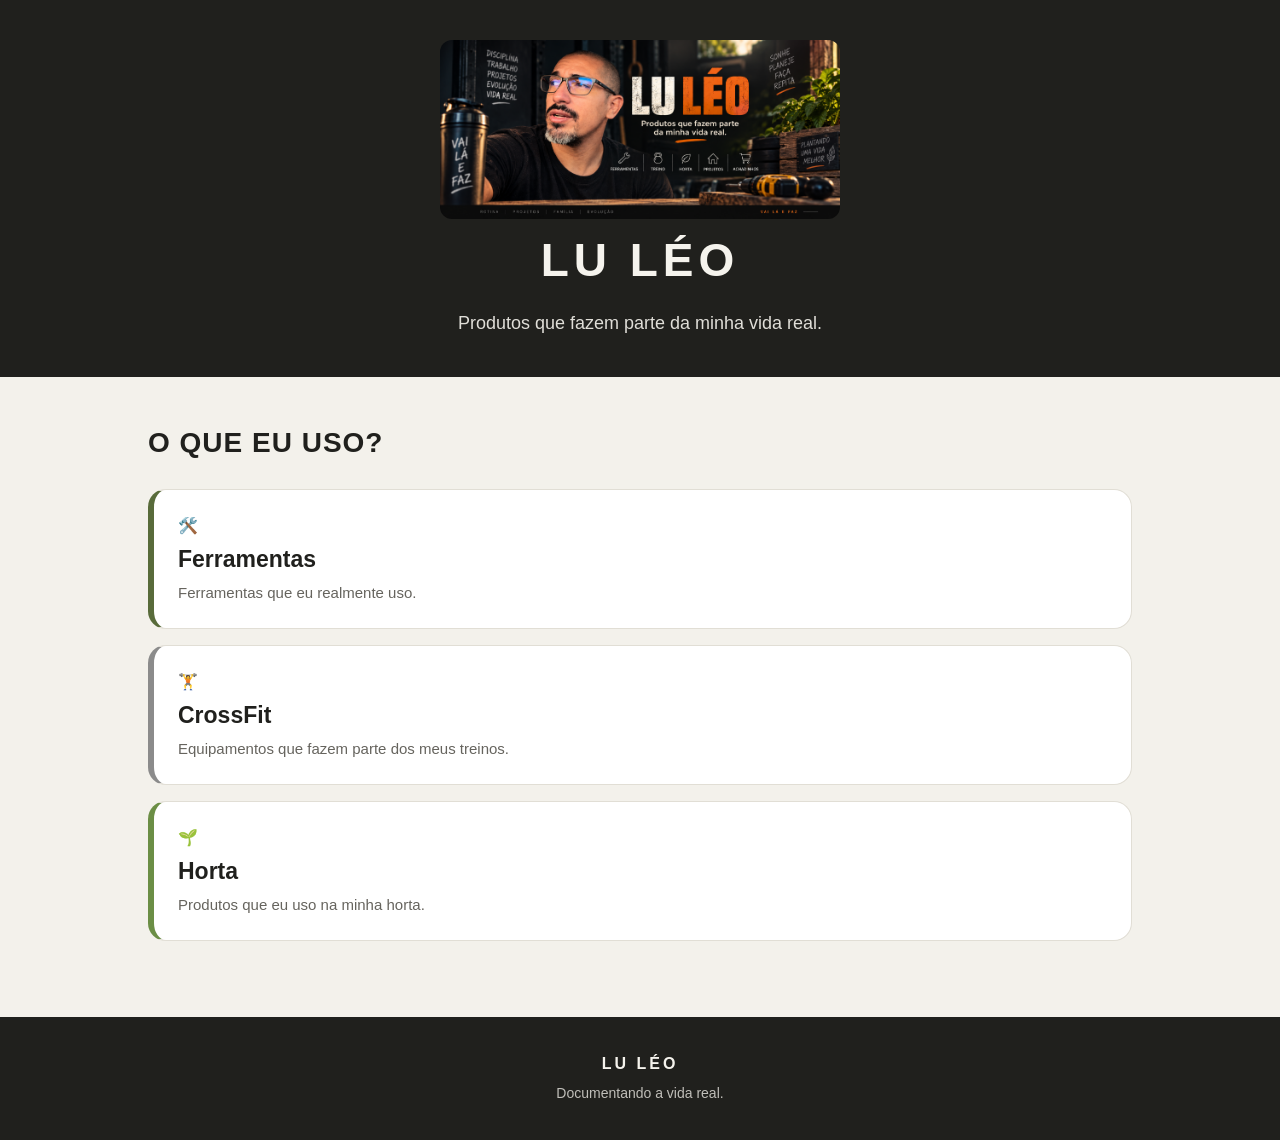
==== index.html @ 371f84e6 "Update index.html" ====
<!DOCTYPE html>
<html lang="pt-BR">

<head>
    <meta charset="UTF-8">
    <meta name="viewport" content="width=device-width, initial-scale=1.0">

    <title>LuLéo | Produtos que fazem parte da minha vida real</title>

    <meta name="description" content="Produtos que fazem parte da minha vida real.">

    <link rel="stylesheet" href="style.css">
</head>

<body>

    <header>

       <img src="./luleo-banner.png" alt="LuLéo">

        <h1>LU LÉO</h1>

        <p>Produtos que fazem parte da minha vida real.</p>

    </header>

    <main>

        <section>

            <h2>O QUE EU USO?</h2>

            <a href="#">
                🛠️
                <strong>Ferramentas</strong>
                <span>Ferramentas que eu realmente uso.</span>
            </a>

            <a href="#">
                🏋️
                <strong>CrossFit</strong>
                <span>Equipamentos que fazem parte dos meus treinos.</span>
            </a>

            <a href="#">
                🌱
                <strong>Horta</strong>
                <span>Produtos que eu uso na minha horta.</span>
            </a>

        </section>

    </main>

    <footer>

        <p>LU LÉO</p>
        <span>Documentando a vida real.</span>

    </footer>

</body>

</html>
---- style.css ----
* {
    box-sizing: border-box;
}

body {
    margin: 0;
    font-family: Arial, sans-serif;
    background: #f3f1eb;
    color: #20201d;
    line-height: 1.5;
}

header {
    background: #20201d;
    color: #f5f3ed;
    text-align: center;
    padding: 40px 20px;
}

header h1 {
    margin: 0 0 15px;
    font-size: 46px;
    letter-spacing: 5px;
}

header p {
    max-width: 500px;
    margin: 0 auto;
    font-size: 18px;
    opacity: 0.9;
}

main {
    max-width: 1024px;
    margin: 0 auto;
    padding: 45px 20px 60px;
}

section h2 {
    margin: 0 0 25px;
    font-size: 28px;
    letter-spacing: 1px;
}

section > a {
    display: block;
    background: #ffffff;
    color: #20201d;
    text-decoration: none;
    padding: 24px;
    margin-bottom: 16px;
    border-radius: 18px;
    border: 1px solid #e1ded5;
    transition: transform 0.2s, box-shadow 0.2s;
}

section > a:hover {
    transform: translateY(-3px);
    box-shadow: 0 8px 25px rgba(0, 0, 0, 0.08);
}

section > a:first-of-type {
    border-left: 6px solid #586b3a;
}

section > a:nth-of-type(2) {
    border-left: 6px solid #8b8b8b;
}

section > a:nth-of-type(3) {
    border-left: 6px solid #6b8e45;
}

section > a strong {
    display: block;
    margin: 4px 0 5px;
    font-size: 23px;
}

section > a span {
    display: block;
    color: #66645e;
    font-size: 15px;
}

footer {
    background: #20201d;
    color: #f5f3ed;
    text-align: center;
    padding: 35px 20px;
}

footer p {
    margin: 0 0 5px;
    font-weight: bold;
    letter-spacing: 3px;
}

footer span {
    font-size: 14px;
    opacity: 0.75;
}

@media (max-width: 600px) {
    header {
        padding: 55px 20px 45px;
    }

    header h1 {
        font-size: 38px;
    }

    header p {
        font-size: 16px;
    }

    main {
        padding: 35px 16px 50px;
    }

    section h2 {
        font-size: 25px;
    }

    section > a {
        padding: 22px;
    }
}

header img {
    width: 400px;
    height: auto;
    object-fit: contain;
    border-radius: 12px;
}
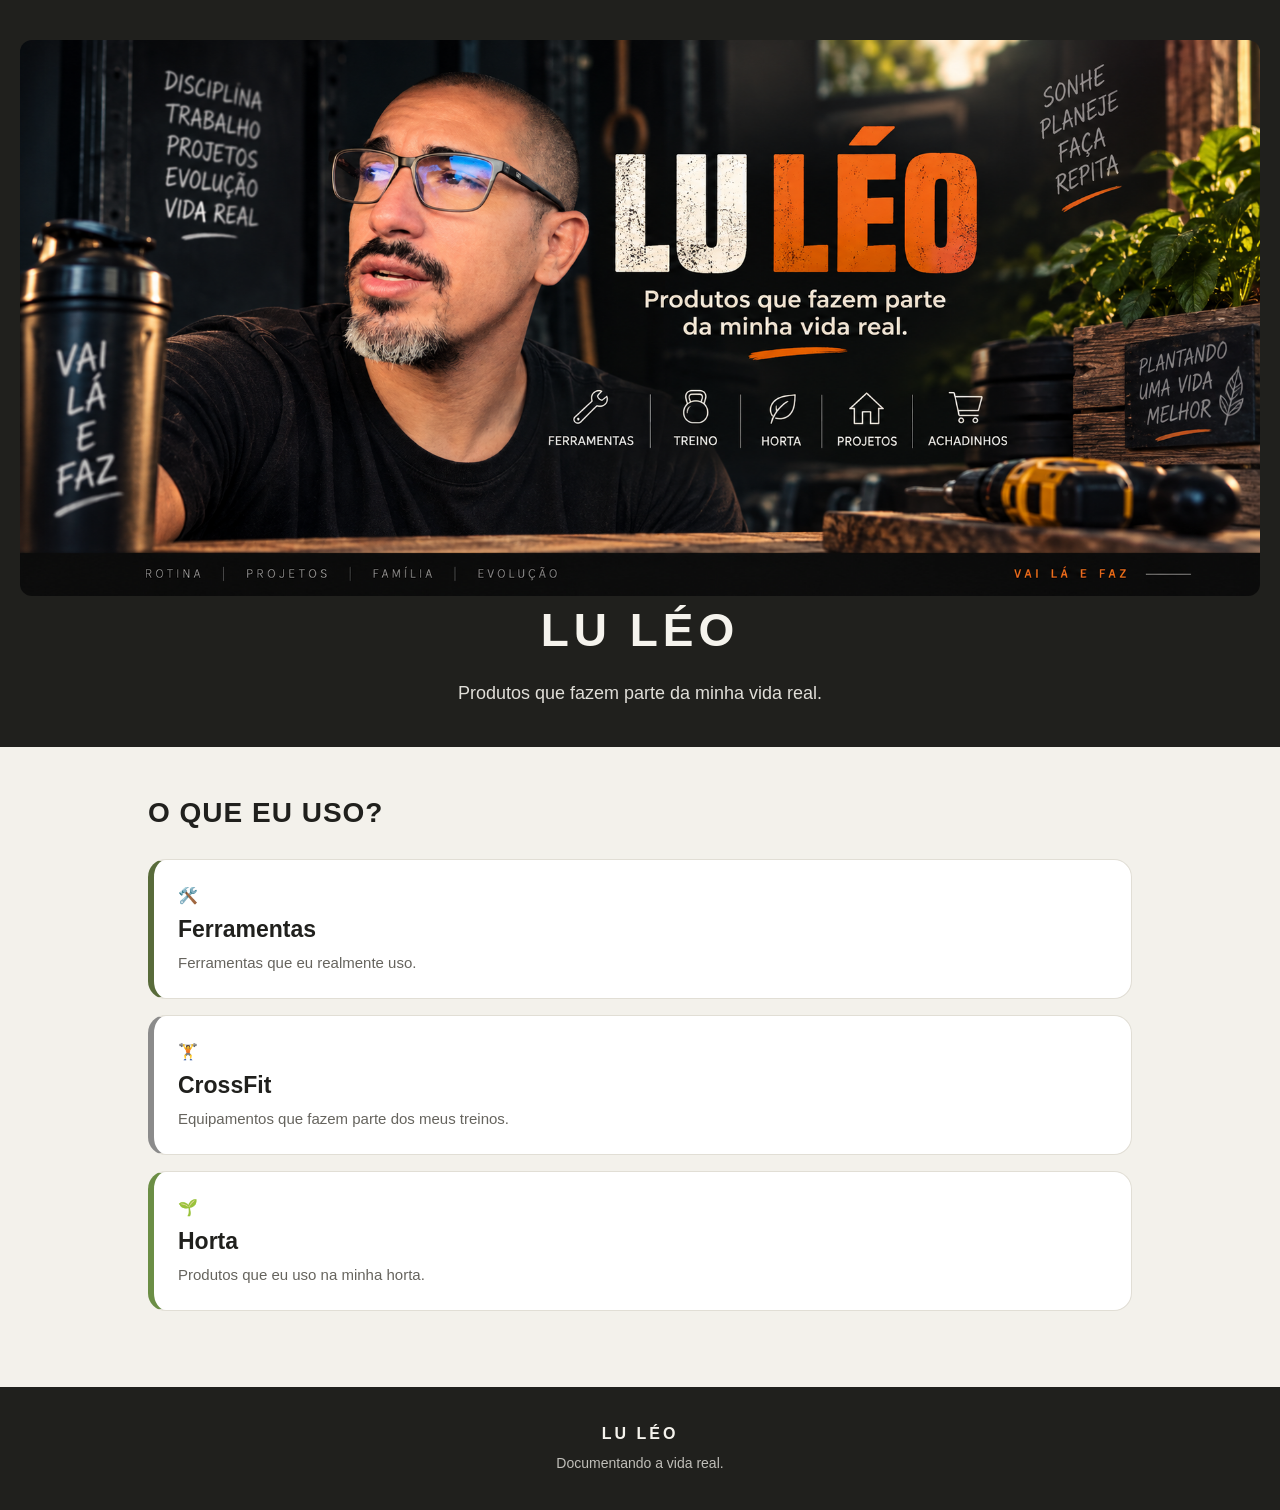
==== commit fabd7ecc: "Update index.html" ====
--- a/index.html
+++ b/index.html
@@ -30,7 +30,7 @@
 
             <h2>O QUE EU USO?</h2>
 
-            <a href="#">
+            <a href="ferramentas.html">
                 🛠️
                 <strong>Ferramentas</strong>
                 <span>Ferramentas que eu realmente uso.</span>
--- a/style.css
+++ b/style.css
@@ -128,8 +128,10 @@
 }
 
 header img {
-    width: 400px;
+    display: block;
+    width: 100%;
+    max-width: 1300px;
     height: auto;
-    object-fit: contain;
+    margin: 0 auto;
     border-radius: 12px;
 }
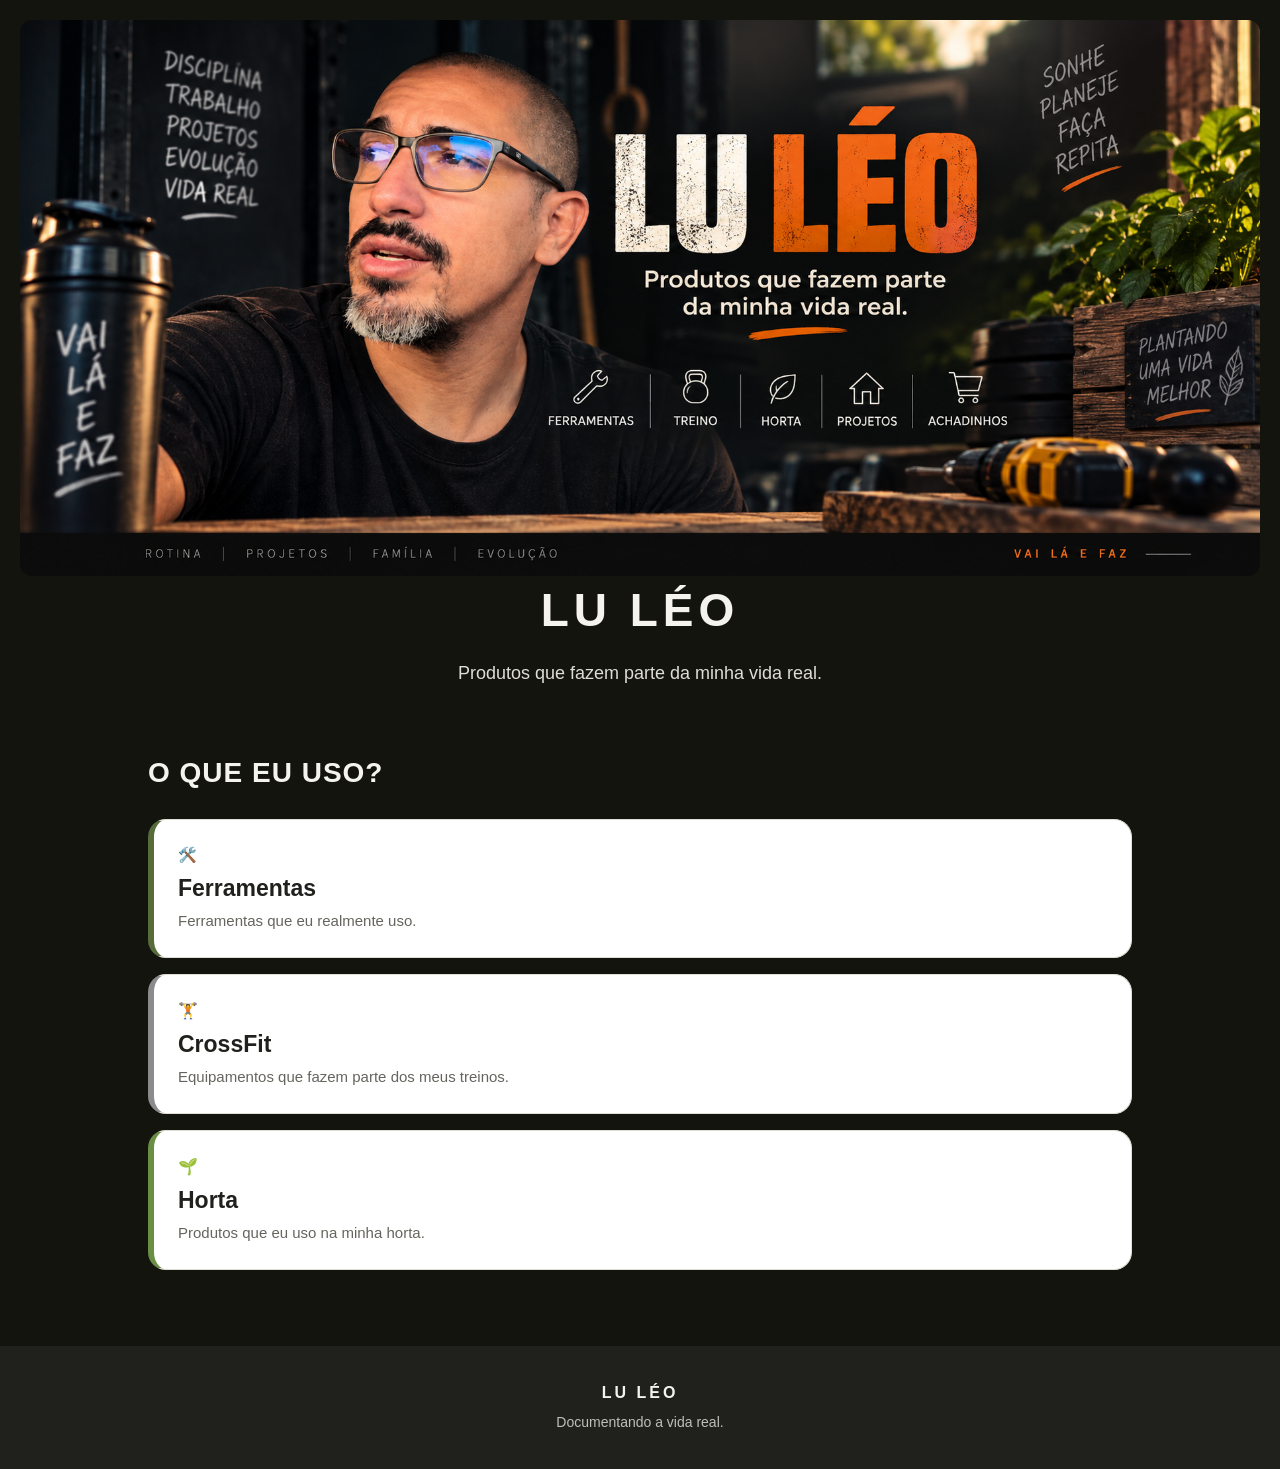
==== commit edd28bbb: "Update index.html" ====
--- a/index.html
+++ b/index.html
@@ -30,11 +30,11 @@
 
             <h2>O QUE EU USO?</h2>
 
-            <a href="ferramentas.html">
-                🛠️
-                <strong>Ferramentas</strong>
-                <span>Ferramentas que eu realmente uso.</span>
-            </a>
+            <a href="ferramentas.html" class="category-card category-ferramentas">
+    <span class="category-icon">🛠️</span>
+    <strong>Ferramentas</strong>
+    <span>Ferramentas que eu realmente uso.</span>
+</a>
 
             <a href="#">
                 🏋️
--- a/style.css
+++ b/style.css
@@ -5,17 +5,18 @@
 body {
     margin: 0;
     font-family: Arial, sans-serif;
-    background: #f3f1eb;
-    color: #20201d;
+    background: #14140f;
+    color: #f5f3ed;
     line-height: 1.5;
 }
 
 header {
-    background: #20201d;
+    background: #14140f;
     color: #f5f3ed;
     text-align: center;
-    padding: 40px 20px;
+    padding: 20px;
 }
+
 
 header h1 {
     margin: 0 0 15px;
@@ -135,3 +136,57 @@
     margin: 0 auto;
     border-radius: 12px;
 }
+
+.back-nav {
+    max-width: 1024px;
+    margin: 0 auto;
+    padding: 30px 20px;
+}
+
+.back-home {
+    display: inline-block;
+    background: #20201d;
+    color: #f5f3ed;
+    text-decoration: none;
+    padding: 10px 16px;
+    border-radius: 10px;
+    font-weight: bold;
+}
+.product-card {
+    display: block;
+    background: #ffffff;
+    border: 1px solid #ddd8cb;
+    border-radius: 12px;
+    padding: 20px;
+    margin: 20px 0;
+    text-decoration: none;
+    color: #20201d;
+    max-width: 400px;
+    box-shadow: 0 2px 8px rgba(0, 0, 0, 0.06);
+    transition: transform 0.15s ease, box-shadow 0.15s ease;
+}
+
+.product-card:hover {
+    transform: translateY(-3px);
+    box-shadow: 0 6px 16px rgba(0, 0, 0, 0.1);
+    border-color: #6b7a4f;
+}
+}
+
+.product-card strong {
+    display: block;
+    font-size: 1.1em;
+    margin-bottom: 6px;
+    color: #20201d;
+}
+
+.product-card span {
+    display: block;
+    font-size: 0.95em;
+    color: #5a5648;
+}
+.product-card:active {
+    transform: scale(0.97);
+    box-shadow: 0 2px 8px rgba(37, 99, 235, 0.35);
+    border-color: #2563eb;
+}
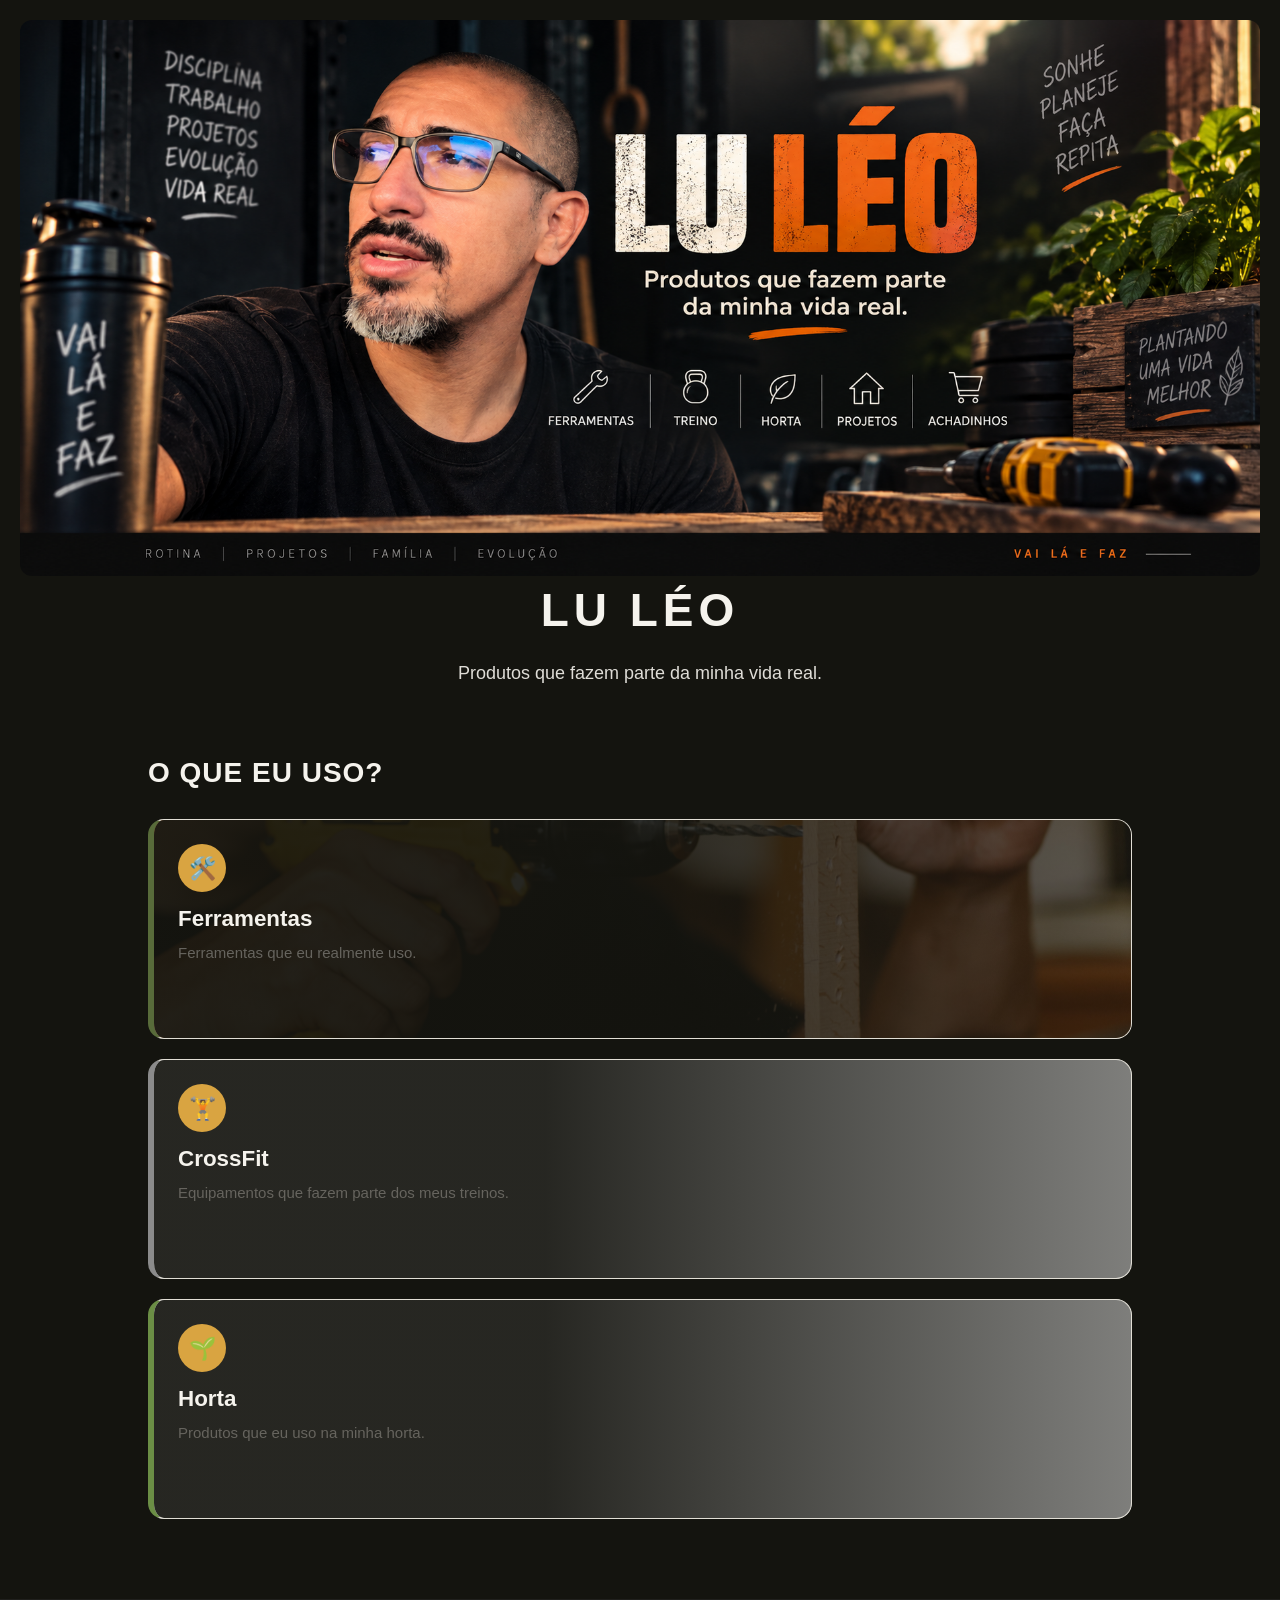
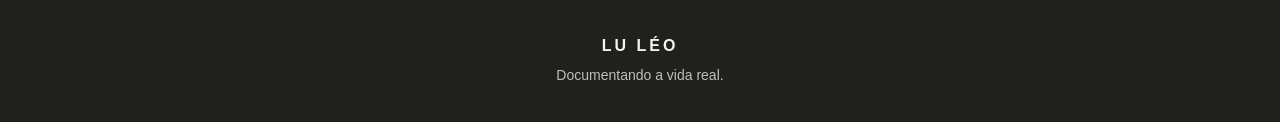
==== commit 24f63c75: "Update index.html" ====
--- a/index.html
+++ b/index.html
@@ -36,17 +36,17 @@
     <span>Ferramentas que eu realmente uso.</span>
 </a>
 
-            <a href="#">
-                🏋️
-                <strong>CrossFit</strong>
-                <span>Equipamentos que fazem parte dos meus treinos.</span>
-            </a>
+           <a href="#" class="category-card category-crossfit">
+    <span class="category-icon">🏋️</span>
+    <strong>CrossFit</strong>
+    <span>Equipamentos que fazem parte dos meus treinos.</span>
+</a>
 
-            <a href="#">
-                🌱
-                <strong>Horta</strong>
-                <span>Produtos que eu uso na minha horta.</span>
-            </a>
+<a href="#" class="category-card category-horta">
+    <span class="category-icon">🌱</span>
+    <strong>Horta</strong>
+    <span>Produtos que eu uso na minha horta.</span>
+</a>
 
         </section>
 
--- a/style.css
+++ b/style.css
@@ -190,3 +190,53 @@
     box-shadow: 0 2px 8px rgba(37, 99, 235, 0.35);
     border-color: #2563eb;
 }
+.category-card {
+    position: relative;
+    display: block;
+    min-height: 220px;
+    border-radius: 16px;
+    overflow: hidden;
+    margin: 20px 0;
+    padding: 24px;
+    text-decoration: none;
+    color: #f5f3ed;
+    background-size: cover;
+    background-position: center;
+}
+
+.category-card::before {
+    content: "";
+    position: absolute;
+    top: 0;
+    left: 0;
+    width: 100%;
+    height: 100%;
+   background: linear-gradient(90deg, rgba(20,20,15,0.92) 40%, rgba(20,20,15,0.55) 100%);
+    z-index: 1;
+}
+
+.category-card strong,
+.category-card span {
+    position: relative;
+    z-index: 2;
+}
+
+.category-card strong {
+    display: block;
+    font-size: 1.4em;
+    margin: 10px 0 6px;
+}
+
+.category-ferramentas {
+    background-image: url("./ferramenta.bg.jpg.jpg");
+}
+.category-icon {
+    display: flex;
+    align-items: center;
+    justify-content: center;
+    width: 48px;
+    height: 48px;
+    border-radius: 50%;
+    font-size: 22px;
+    background: #d9a441;
+}
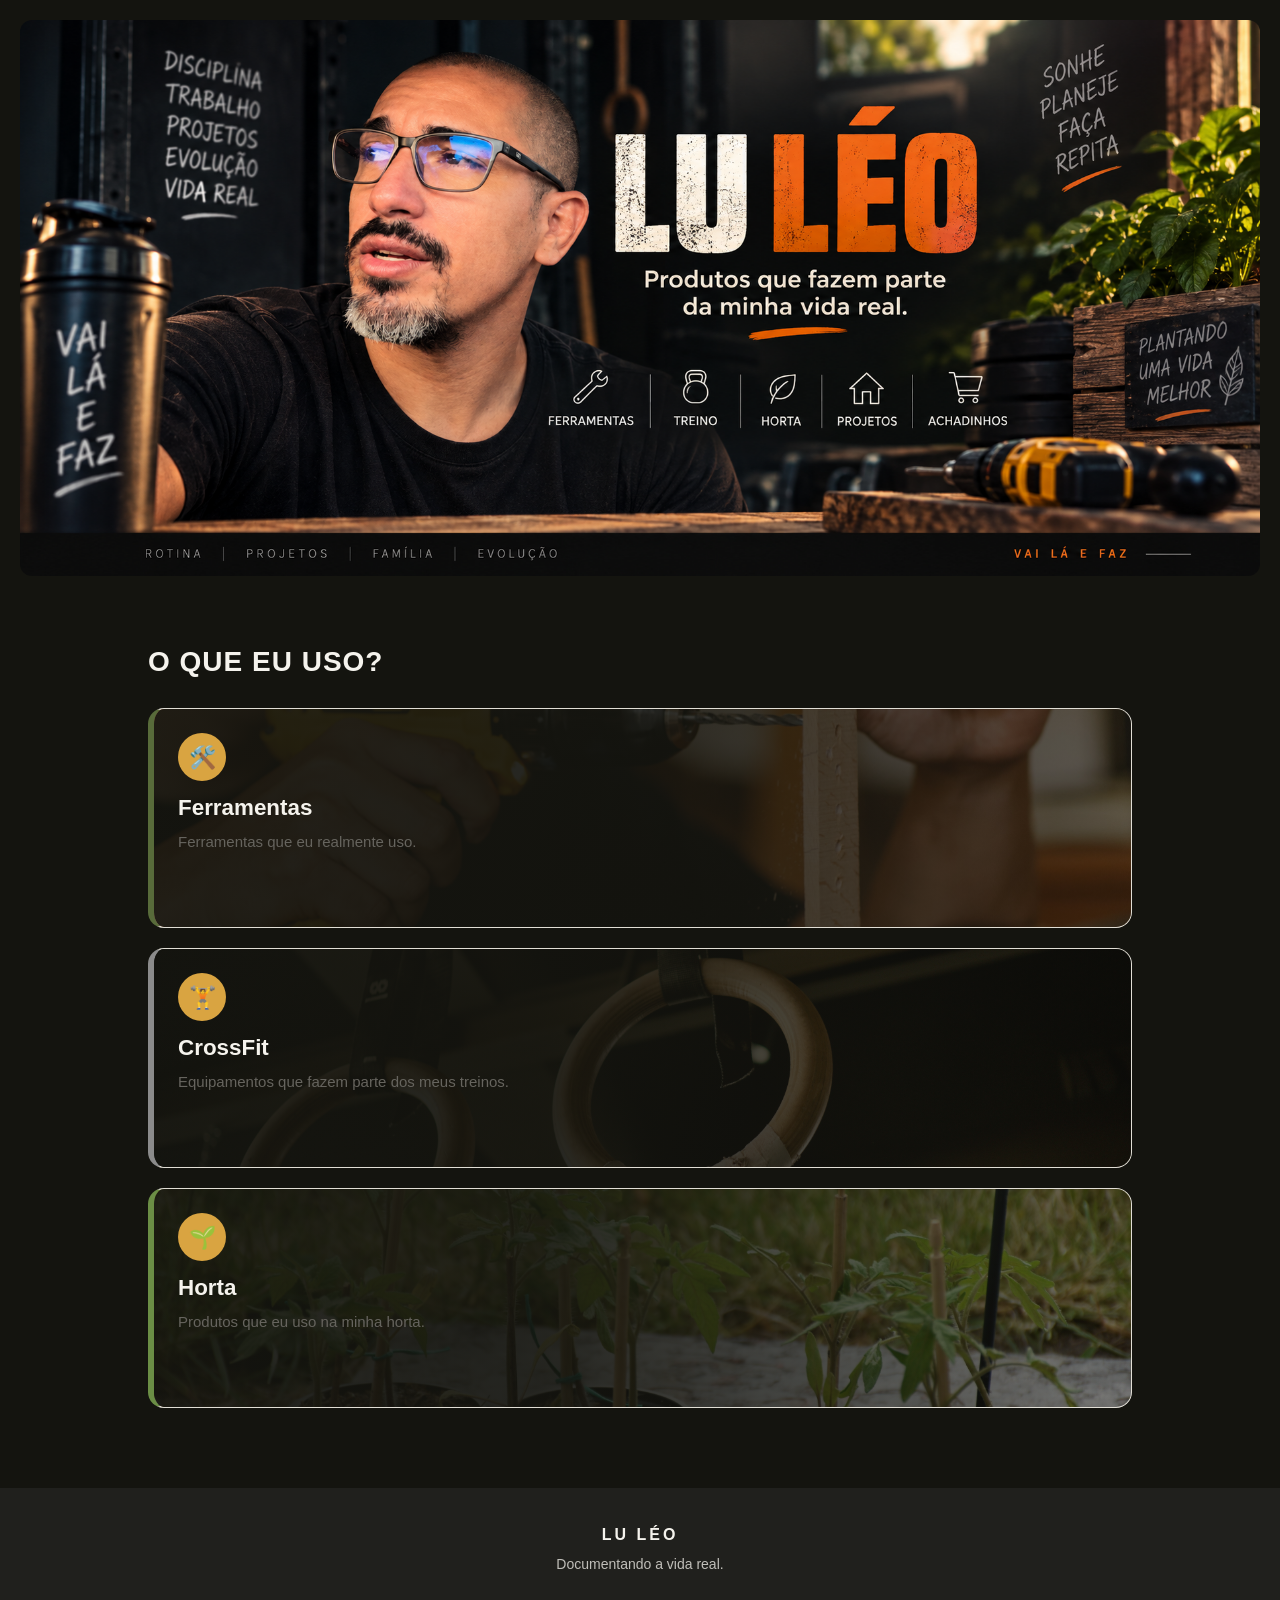
==== commit e69fbf62: "Update index.html" ====
--- a/index.html
+++ b/index.html
@@ -14,15 +14,11 @@
 
 <body>
 
-    <header>
+   <header>
 
-       <img src="./luleo-banner.png" alt="LuLéo">
+   <img src="./luleo-banner.png" alt="LuLéo">
 
-        <h1>LU LÉO</h1>
-
-        <p>Produtos que fazem parte da minha vida real.</p>
-
-    </header>
+</header>
 
     <main>
 
--- a/style.css
+++ b/style.css
@@ -240,3 +240,10 @@
     font-size: 22px;
     background: #d9a441;
 }
+.category-crossfit {
+    background-image: url("./crossfit.jpg");
+}
+
+.category-horta {
+    background-image: url("./hortavasos.jpg");
+}
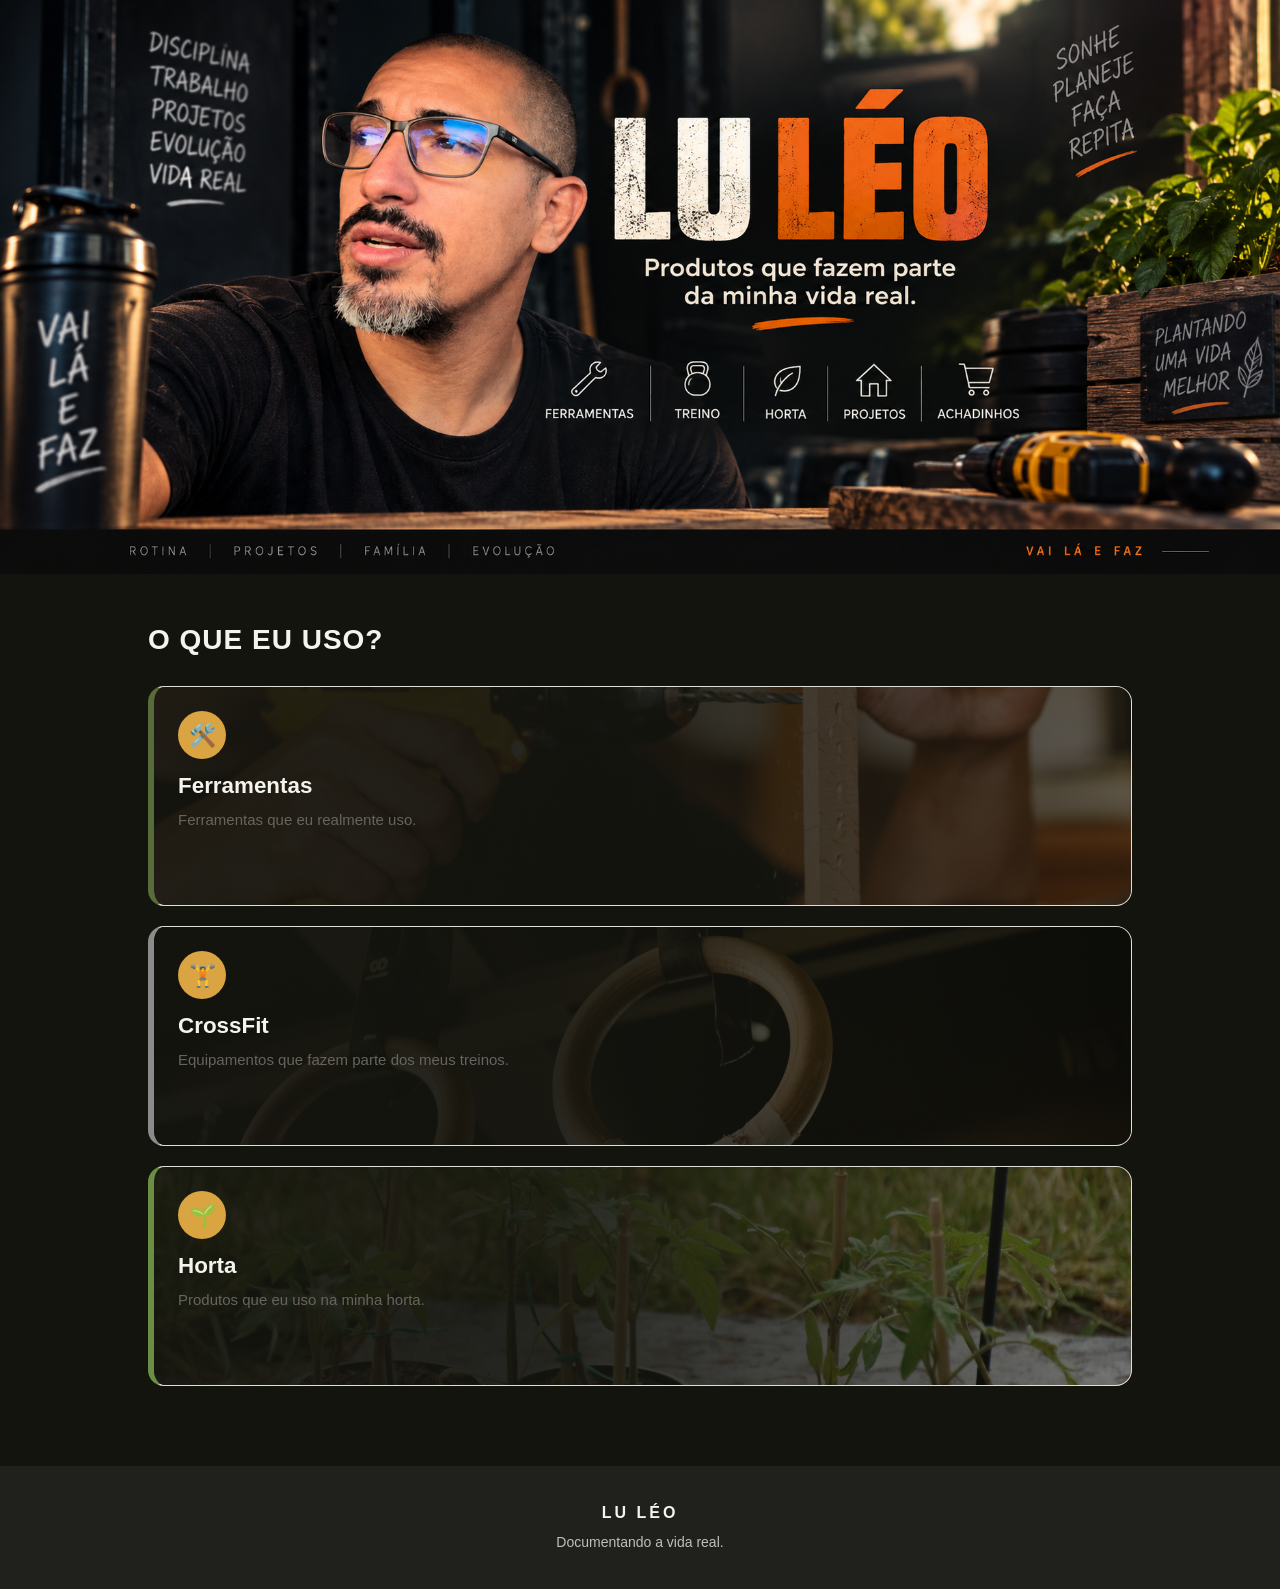
==== commit d1820e63: "Update index.html" ====
--- a/index.html
+++ b/index.html
@@ -10,6 +10,9 @@
     <meta name="description" content="Produtos que fazem parte da minha vida real.">
 
     <link rel="stylesheet" href="style.css">
+    <link rel="preconnect" href="https://fonts.googleapis.com">
+<link rel="preconnect" href="https://fonts.gstatic.com" crossorigin>
+<link href="https://fonts.googleapis.com/css2?family=Inter:wght@400;600;700&display=swap" rel="stylesheet">
 </head>
 
 <body>
--- a/style.css
+++ b/style.css
@@ -14,7 +14,7 @@
     background: #14140f;
     color: #f5f3ed;
     text-align: center;
-    padding: 20px;
+    padding: 0;
 }
 
 
@@ -104,8 +104,8 @@
 
 @media (max-width: 600px) {
     header {
-        padding: 55px 20px 45px;
-    }
+    padding: 0;
+}
 
     header h1 {
         font-size: 38px;
@@ -131,10 +131,9 @@
 header img {
     display: block;
     width: 100%;
-    max-width: 1300px;
     height: auto;
-    margin: 0 auto;
-    border-radius: 12px;
+    margin: 0;
+    border-radius: 0;
 }
 
 .back-nav {
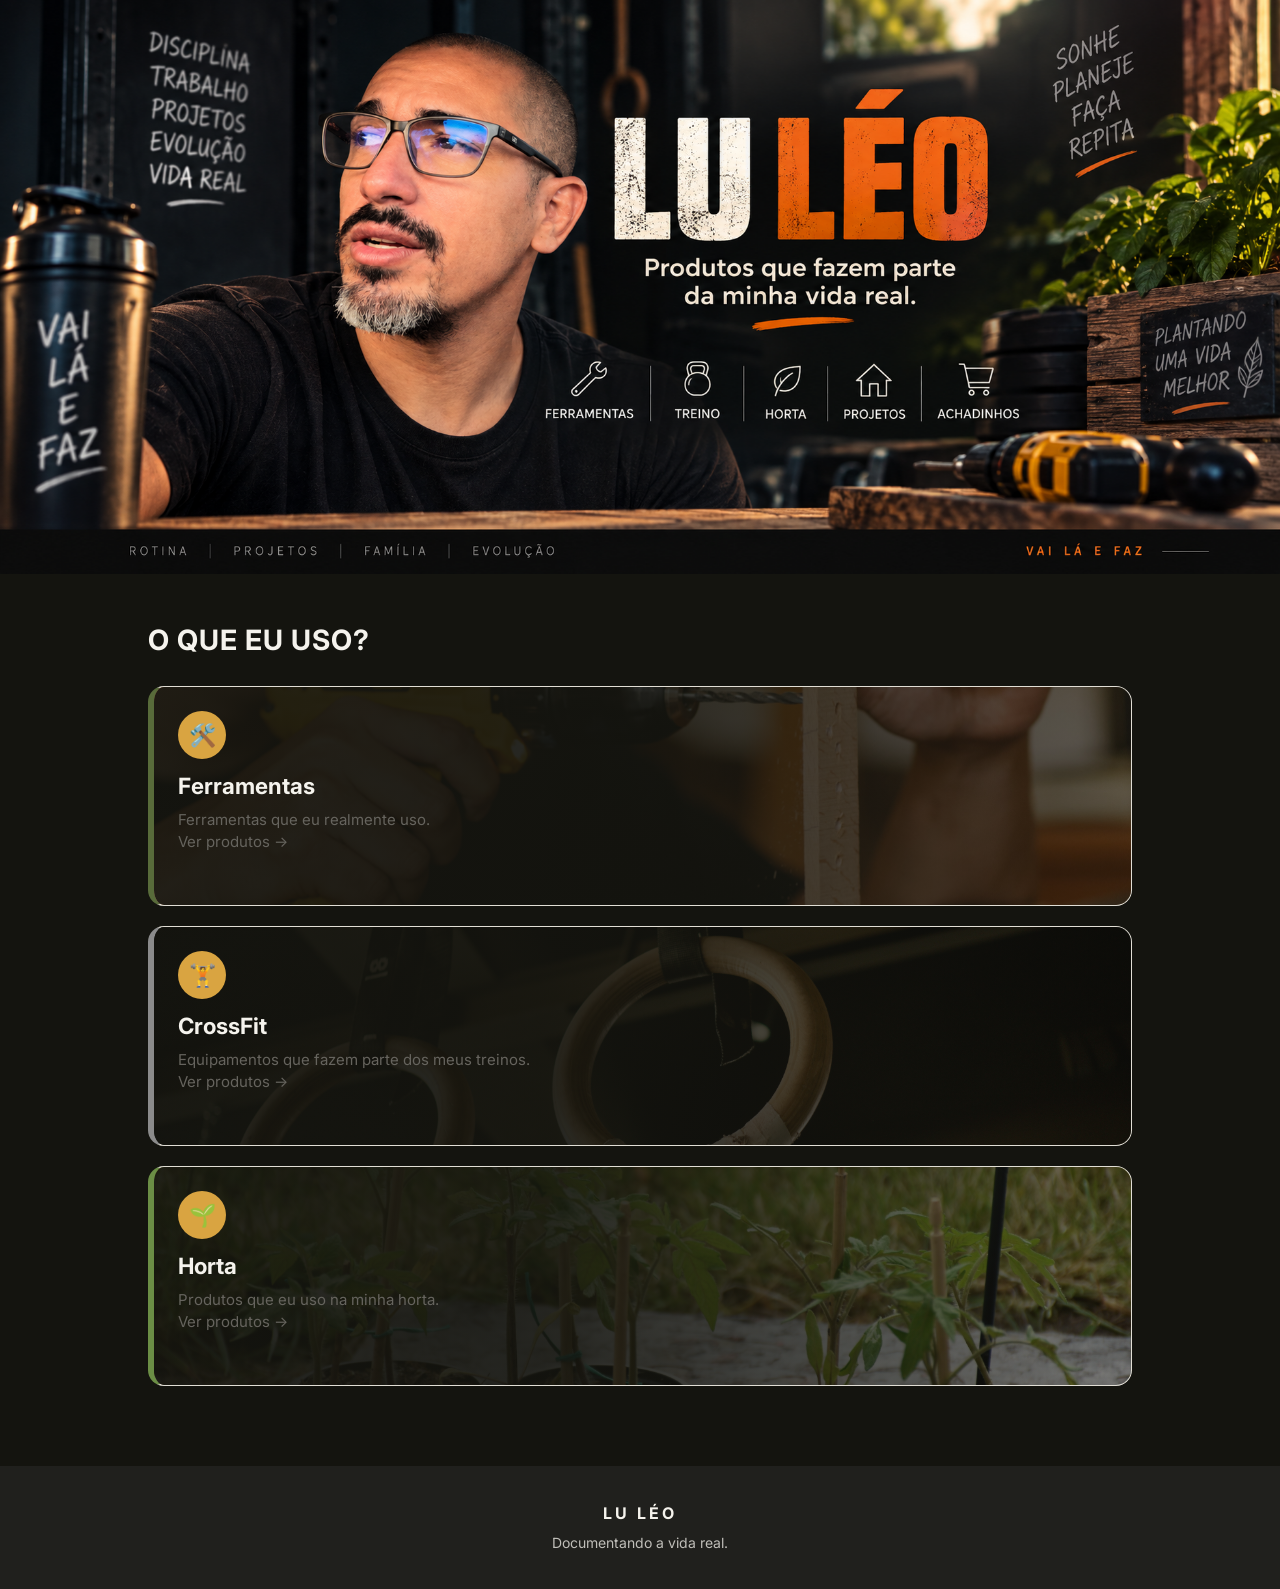
==== commit 389c4ecd: "Update index.html" ====
--- a/index.html
+++ b/index.html
@@ -33,18 +33,21 @@
     <span class="category-icon">🛠️</span>
     <strong>Ferramentas</strong>
     <span>Ferramentas que eu realmente uso.</span>
+    <span class="card-button">Ver produtos →</span>
 </a>
 
            <a href="#" class="category-card category-crossfit">
     <span class="category-icon">🏋️</span>
     <strong>CrossFit</strong>
     <span>Equipamentos que fazem parte dos meus treinos.</span>
+    <span class="card-button">Ver produtos →</span>
 </a>
 
 <a href="#" class="category-card category-horta">
     <span class="category-icon">🌱</span>
     <strong>Horta</strong>
     <span>Produtos que eu uso na minha horta.</span>
+    <span class="card-button">Ver produtos →</span>
 </a>
 
         </section>
--- a/style.css
+++ b/style.css
@@ -4,7 +4,7 @@
 
 body {
     margin: 0;
-    font-family: Arial, sans-serif;
+    font-family: 'Inter', Arial, sans-serif;
     background: #14140f;
     color: #f5f3ed;
     line-height: 1.5;
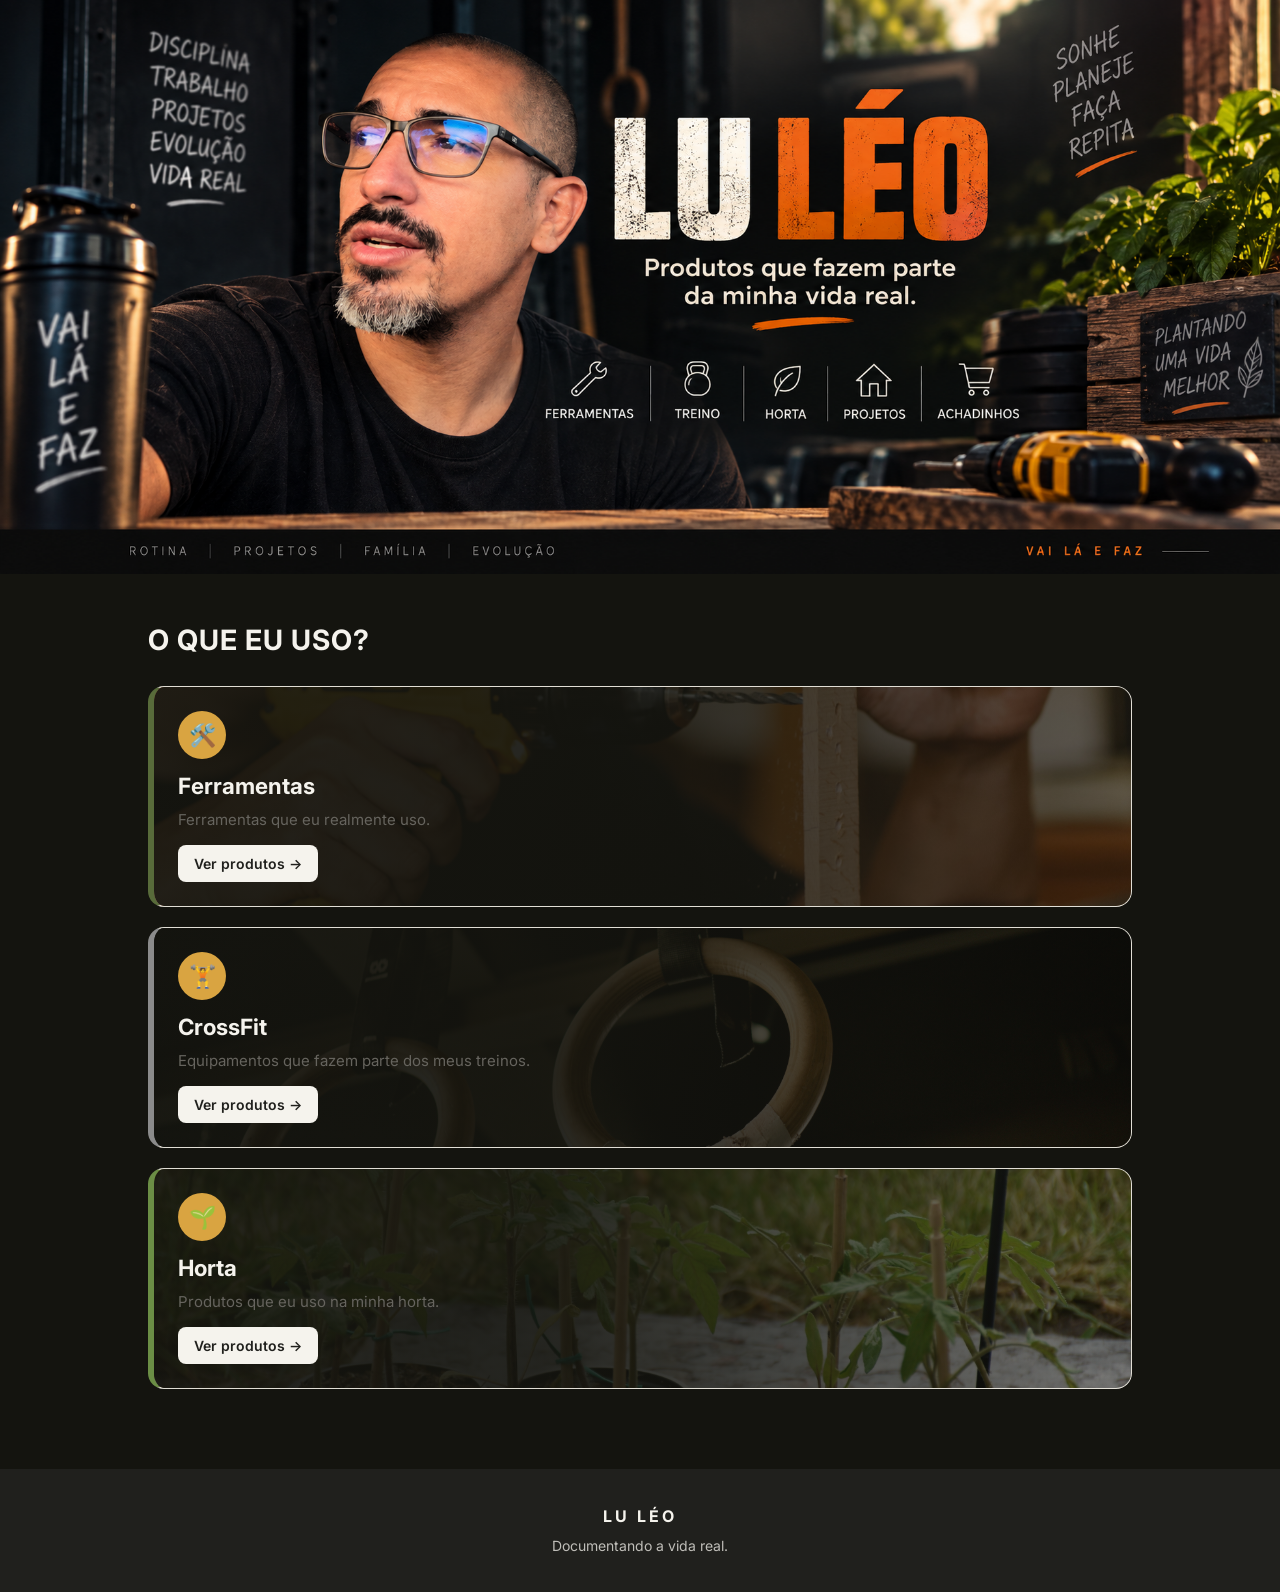
==== commit f9b740b3: "Update index.html" ====
--- a/index.html
+++ b/index.html
@@ -36,7 +36,7 @@
     <span class="card-button">Ver produtos →</span>
 </a>
 
-           <a href="#" class="category-card category-crossfit">
+          <a href="crossfit.html" class="category-card category-crossfit">
     <span class="category-icon">🏋️</span>
     <strong>CrossFit</strong>
     <span>Equipamentos que fazem parte dos meus treinos.</span>
--- a/style.css
+++ b/style.css
@@ -246,3 +246,23 @@
 .category-horta {
     background-image: url("./hortavasos.jpg");
 }
+.card-button {
+    display: inline-block;
+    background: #f5f3ed;
+    color: #20201d;
+    padding: 8px 16px;
+    border-radius: 8px;
+    font-size: 14px;
+    font-weight: 600;
+    margin-top: 14px;
+}
+.product-grid {
+    display: grid;
+    grid-template-columns: repeat(2, 1fr);
+    gap: 16px;
+}
+
+.product-grid .product-card {
+    max-width: none;
+    margin: 0;
+}
